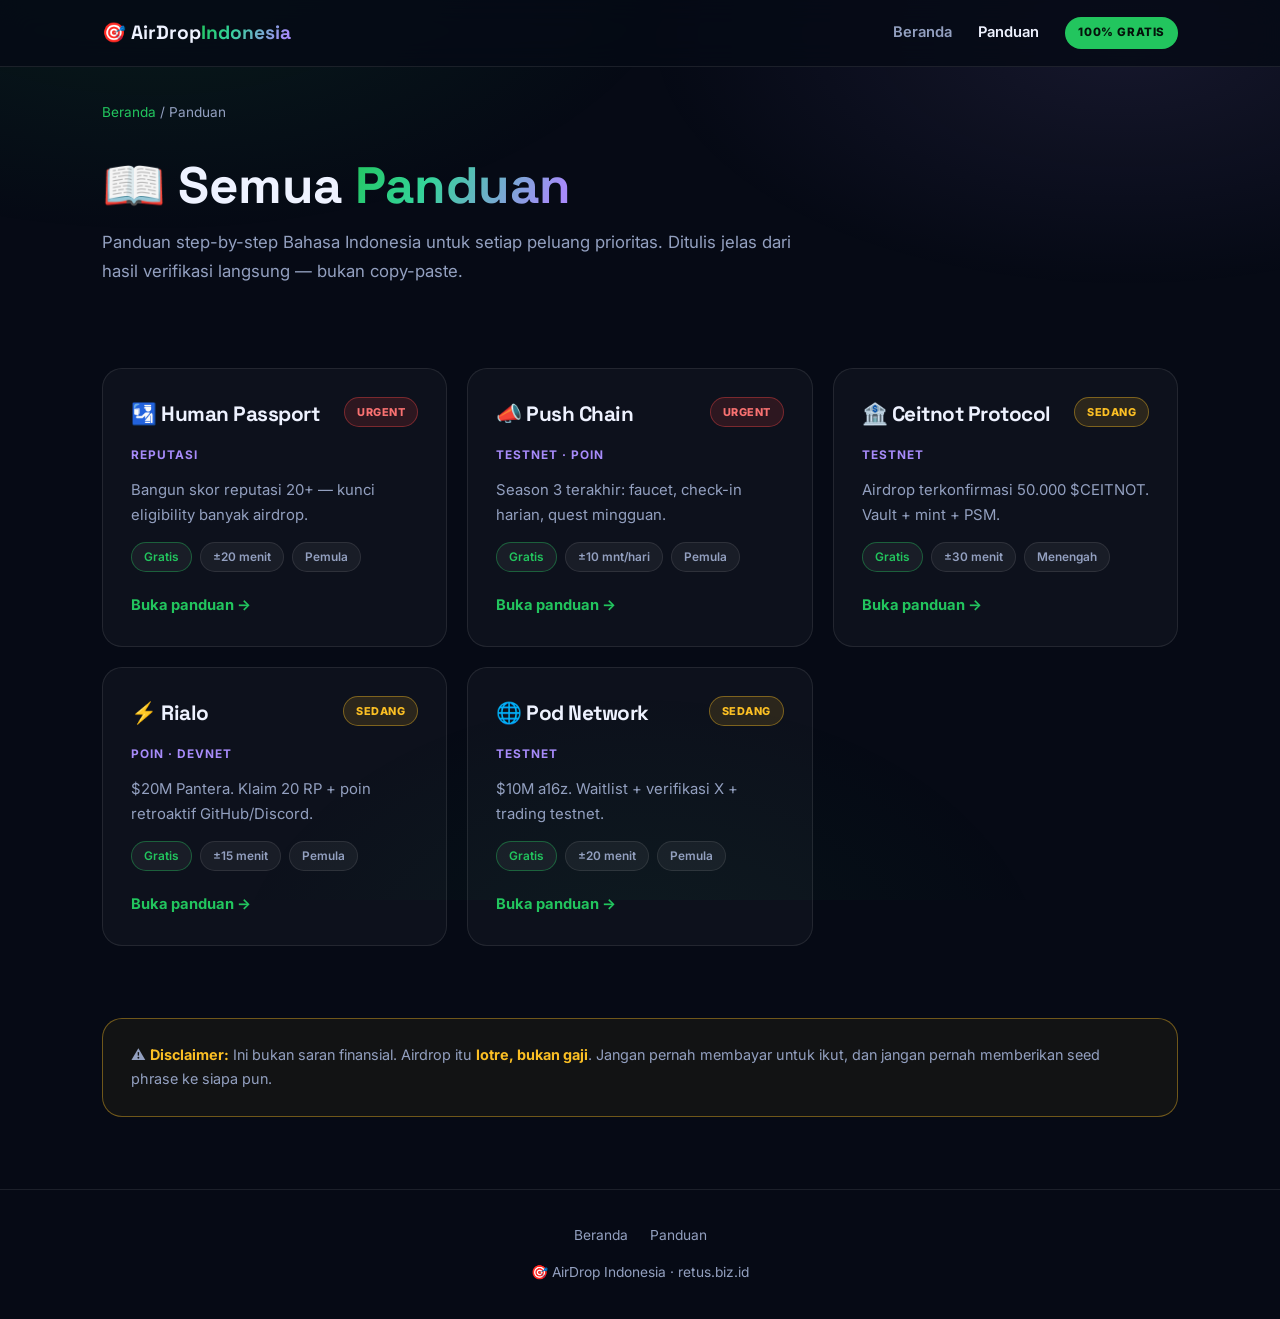
==== panduan/index.html @ ccbed759 "feat: panduan index" ====
<!DOCTYPE html>
<html lang="id">
<head>
<meta charset="UTF-8">
<meta name="viewport" content="width=device-width, initial-scale=1.0">
<title>Semua Panduan — AirDrop Indonesia</title>
<meta name="description" content="Kumpulan panduan step-by-step airdrop & testnet 100% gratis dalam Bahasa Indonesia.">
<link rel="canonical" href="https://retus.biz.id/panduan/">
<link rel="preconnect" href="https://fonts.googleapis.com">
<link href="https://fonts.googleapis.com/css2?family=Space+Grotesk:wght@500;700&family=Inter:wght@400;500;600;700;800&display=swap" rel="stylesheet">
<link rel="stylesheet" href="../assets/style.css">
</head>
<body>
<nav><div class="wrap">
<a class="logo" href="../index.html">🎯 AirDrop<b>Indonesia</b></a>
<div class="navlinks"><a href="../index.html">Beranda</a><a href="./" class="on">Panduan</a><span class="pill">100% GRATIS</span></div>
</div></nav>
<div class="wrap">
<div class="crumb"><a href="../index.html">Beranda</a> / Panduan</div>
<header class="ghero">
<h1>📖 Semua <span class="grad">Panduan</span></h1>
<p class="lede">Panduan step-by-step Bahasa Indonesia untuk setiap peluang prioritas. Ditulis jelas dari hasil verifikasi langsung — bukan copy-paste.</p>
</header>
<section class="sec">
<div class="grid">
<a class="card" href="human-passport.html"><div class="top"><h3>🛂 Human Passport</h3><span class="urg t">URGENT</span></div><div class="cat">Reputasi</div><p class="d">Bangun skor reputasi 20+ — kunci eligibility banyak airdrop.</p><div class="meta"><span class="tag ok">Gratis</span><span class="tag">±20 menit</span><span class="tag">Pemula</span></div><span class="golink">Buka panduan →</span></a>
<a class="card" href="push-chain.html"><div class="top"><h3>📣 Push Chain</h3><span class="urg t">URGENT</span></div><div class="cat">Testnet · Poin</div><p class="d">Season 3 terakhir: faucet, check-in harian, quest mingguan.</p><div class="meta"><span class="tag ok">Gratis</span><span class="tag">±10 mnt/hari</span><span class="tag">Pemula</span></div><span class="golink">Buka panduan →</span></a>
<a class="card" href="ceitnot.html"><div class="top"><h3>🏦 Ceitnot Protocol</h3><span class="urg s">SEDANG</span></div><div class="cat">Testnet</div><p class="d">Airdrop terkonfirmasi 50.000 $CEITNOT. Vault + mint + PSM.</p><div class="meta"><span class="tag ok">Gratis</span><span class="tag">±30 menit</span><span class="tag">Menengah</span></div><span class="golink">Buka panduan →</span></a>
<a class="card" href="rialo.html"><div class="top"><h3>⚡ Rialo</h3><span class="urg s">SEDANG</span></div><div class="cat">Poin · Devnet</div><p class="d">$20M Pantera. Klaim 20 RP + poin retroaktif GitHub/Discord.</p><div class="meta"><span class="tag ok">Gratis</span><span class="tag">±15 menit</span><span class="tag">Pemula</span></div><span class="golink">Buka panduan →</span></a>
<a class="card" href="pod-network.html"><div class="top"><h3>🌐 Pod Network</h3><span class="urg s">SEDANG</span></div><div class="cat">Testnet</div><p class="d">$10M a16z. Waitlist + verifikasi X + trading testnet.</p><div class="meta"><span class="tag ok">Gratis</span><span class="tag">±20 menit</span><span class="tag">Pemula</span></div><span class="golink">Buka panduan →</span></a>
</div>
</section>
<section class="sec"><div class="disc">⚠️ <b>Disclaimer:</b> Ini bukan saran finansial. Airdrop itu <b>lotre, bukan gaji</b>. Jangan pernah membayar untuk ikut, dan jangan pernah memberikan seed phrase ke siapa pun.</div></section>
</div>
<footer><div class="wrap"><div class="fl"><a href="../index.html">Beranda</a><a href="./">Panduan</a></div>🎯 AirDrop Indonesia · retus.biz.id</div></footer>
</body>
</html>
---- assets/style.css ----
:root{
  --bg:#060a15; --bg2:#0a1022;
  --card:rgba(255,255,255,.032); --card-br:rgba(255,255,255,.09);
  --txt:#eef2ff; --mut:#93a0c0;
  --acc:#22c55e; --acc2:#a78bfa; --gold:#fbbf24; --red:#f87171;
  --grad:linear-gradient(120deg,#22c55e,#34d399 35%,#a78bfa 90%);
  --r:20px;
}
*{margin:0;padding:0;box-sizing:border-box}
html{scroll-behavior:smooth}
body{font-family:'Inter',-apple-system,'Segoe UI',Roboto,sans-serif;background:var(--bg);color:var(--txt);line-height:1.7;overflow-x:hidden}
body::before{content:'';position:fixed;inset:0;z-index:-2;
  background:radial-gradient(900px 480px at 12% -6%,rgba(34,197,94,.10),transparent 60%),
             radial-gradient(800px 420px at 88% 4%,rgba(167,139,250,.10),transparent 60%),
             radial-gradient(700px 500px at 50% 110%,rgba(34,197,94,.06),transparent 60%);}
h1,h2,h3,.sg{font-family:'Space Grotesk','Inter',sans-serif;letter-spacing:-.5px}
a{color:inherit}
.wrap{max-width:1120px;margin:0 auto;padding:0 22px}
/* NAV */
nav{position:sticky;top:0;z-index:60;background:rgba(6,10,21,.82);backdrop-filter:blur(14px);border-bottom:1px solid var(--card-br)}
nav .wrap{display:flex;align-items:center;justify-content:space-between;height:66px}
.logo{font-family:'Space Grotesk';font-weight:700;font-size:1.2rem;text-decoration:none}
.logo b{background:var(--grad);-webkit-background-clip:text;background-clip:text;color:transparent}
.navlinks{display:flex;gap:26px;align-items:center}
.navlinks a{text-decoration:none;color:var(--mut);font-weight:600;font-size:.92rem;transition:.2s}
.navlinks a:hover,.navlinks a.on{color:var(--txt)}
.pill{background:var(--acc);color:#04120a!important;font-weight:800;font-size:.72rem;padding:6px 13px;border-radius:99px;letter-spacing:.6px}
/* HERO */
.hero{padding:88px 0 60px;text-align:center;position:relative}
.orb{position:absolute;border-radius:50%;filter:blur(70px);opacity:.5;z-index:-1;animation:float 9s ease-in-out infinite}
.o1{width:340px;height:340px;background:rgba(34,197,94,.22);top:-40px;left:6%}
.o2{width:280px;height:280px;background:rgba(167,139,250,.20);top:30px;right:8%;animation-delay:-4s}
@keyframes float{0%,100%{transform:translateY(0)}50%{transform:translateY(-26px)}}
.kicker{display:inline-block;font-size:.78rem;font-weight:700;letter-spacing:2.5px;color:var(--acc);text-transform:uppercase;margin-bottom:18px;padding:8px 18px;border:1px solid rgba(34,197,94,.35);border-radius:99px;background:rgba(34,197,94,.07)}
.hero h1{font-size:clamp(2.6rem,7vw,4.6rem);font-weight:700;line-height:1.05}
.grad{background:var(--grad);-webkit-background-clip:text;background-clip:text;color:transparent}
.hero p.sub{color:var(--mut);max-width:640px;margin:20px auto 0;font-size:1.06rem}
.cta{display:flex;gap:14px;justify-content:center;margin-top:32px;flex-wrap:wrap}
.btn{display:inline-block;padding:14px 30px;border-radius:14px;font-weight:700;text-decoration:none;font-size:.95rem;transition:.22s;border:1px solid transparent}
.btn-p{background:var(--grad);color:#04120a;box-shadow:0 8px 30px rgba(34,197,94,.28)}
.btn-p:hover{transform:translateY(-2px);box-shadow:0 12px 36px rgba(34,197,94,.4)}
.btn-g{border-color:var(--card-br);color:var(--txt);background:var(--card)}
.btn-g:hover{border-color:var(--acc)}
.stats{display:flex;gap:16px;justify-content:center;flex-wrap:wrap;margin-top:44px}
.stat{background:var(--card);border:1px solid var(--card-br);border-radius:var(--r);padding:20px 34px;min-width:150px;backdrop-filter:blur(8px)}
.stat b{font-size:2rem;display:block;font-family:'Space Grotesk'}
.stat small{color:var(--mut)}
.stat.g b{color:var(--acc)}.stat.p b{color:var(--acc2)}.stat.o b{color:var(--txt)}
.updated{margin-top:20px;font-size:.83rem;color:var(--mut)}
/* SECTIONS */
.sec{margin:72px 0}
.sec-head{text-align:center;margin-bottom:36px}
.sec-head h2{font-size:clamp(1.6rem,4vw,2.3rem)}
.sec-head p{color:var(--mut);margin-top:10px;max-width:600px;margin-left:auto;margin-right:auto}
.grid{display:grid;grid-template-columns:repeat(auto-fill,minmax(320px,1fr));gap:20px}
.card{background:var(--card);border:1px solid var(--card-br);border-radius:var(--r);padding:28px;display:flex;flex-direction:column;gap:13px;position:relative;overflow:hidden;transition:.25s;text-decoration:none}
.card::before{content:'';position:absolute;inset:0;background:var(--grad);opacity:0;transition:.25s;z-index:0}
.card:hover{transform:translateY(-5px);border-color:rgba(34,197,94,.5);box-shadow:0 18px 44px rgba(0,0,0,.45)}
.card:hover::before{opacity:.05}
.card>*{position:relative;z-index:1}
.card .top{display:flex;justify-content:space-between;align-items:flex-start;gap:10px}
.card h3{font-size:1.3rem}
.urg{font-size:.68rem;font-weight:800;padding:5px 12px;border-radius:99px;white-space:nowrap;letter-spacing:.5px}
.urg.t{background:rgba(239,68,68,.14);color:var(--red);border:1px solid rgba(239,68,68,.4)}
.urg.s{background:rgba(251,191,36,.12);color:var(--gold);border:1px solid rgba(251,191,36,.4)}
.cat{font-size:.74rem;color:var(--acc2);font-weight:700;text-transform:uppercase;letter-spacing:1px}
.card p.d{color:var(--mut);font-size:.93rem}
.meta{display:flex;gap:8px;flex-wrap:wrap}
.tag{font-size:.74rem;font-weight:600;background:rgba(255,255,255,.05);border:1px solid var(--card-br);padding:4px 12px;border-radius:99px;color:var(--mut)}
.tag.ok{color:var(--acc);border-color:rgba(34,197,94,.4)}
.golink{margin-top:auto;padding-top:8px;font-weight:700;color:var(--acc);font-size:.92rem}
/* HOW */
.how{display:grid;grid-template-columns:repeat(auto-fit,minmax(260px,1fr));gap:20px}
.howc{background:var(--card);border:1px solid var(--card-br);border-radius:var(--r);padding:30px;text-align:center}
.howc .n{font-family:'Space Grotesk';font-size:2.6rem;font-weight:700;background:var(--grad);-webkit-background-clip:text;background-clip:text;color:transparent}
.howc h3{margin:12px 0 8px}.howc p{color:var(--mut);font-size:.92rem}
/* GUIDE PAGES */
.crumb{margin:34px 0 8px;font-size:.85rem;color:var(--mut)}
.crumb a{color:var(--acc);text-decoration:none}
.ghero{padding:26px 0 10px}
.ghero h1{font-size:clamp(2rem,5.5vw,3.2rem);line-height:1.1}
.ghero .lede{color:var(--mut);font-size:1.05rem;margin-top:14px;max-width:720px}
.gmeta{display:flex;gap:10px;flex-wrap:wrap;margin:22px 0 6px}
.gmeta .tag{font-size:.8rem;padding:7px 16px}
.steps{margin:30px 0;display:flex;flex-direction:column;gap:0}
.step{display:flex;gap:22px;padding:26px 0;border-bottom:1px solid var(--card-br)}
.step:last-child{border:none}
.step .num{flex-shrink:0;width:52px;height:52px;border-radius:16px;background:var(--grad);color:#04120a;font-family:'Space Grotesk';font-weight:700;font-size:1.35rem;display:flex;align-items:center;justify-content:center}
.step h3{font-size:1.15rem;margin-bottom:8px}
.step p,.step li{color:var(--mut);font-size:.95rem}
.step ul{margin:8px 0 8px 20px}
.step code{background:rgba(255,255,255,.07);padding:2px 9px;border-radius:7px;font-size:.85em;color:var(--gold)}
.callout{border-radius:16px;padding:20px 24px;margin:26px 0;font-size:.93rem;border:1px solid}
.callout b{display:block;margin-bottom:6px;font-size:.95rem}
.callout.warn{background:rgba(251,191,36,.07);border-color:rgba(251,191,36,.35);color:#fde9c0}
.callout.warn b{color:var(--gold)}
.callout.danger{background:rgba(239,68,68,.07);border-color:rgba(239,68,68,.4);color:#fecaca}
.callout.danger b{color:var(--red)}
.callout.tip{background:rgba(34,197,94,.07);border-color:rgba(34,197,94,.35);color:#c9f2da}
.callout.tip b{color:var(--acc)}
.callout p{margin:0}
.links{display:flex;gap:12px;flex-wrap:wrap;margin:10px 0 30px}
.pn{display:flex;justify-content:space-between;gap:16px;margin:44px 0;flex-wrap:wrap}
.pn a{flex:1;min-width:220px;background:var(--card);border:1px solid var(--card-br);border-radius:16px;padding:20px 24px;text-decoration:none;transition:.2s}
.pn a:hover{border-color:var(--acc)}
.pn small{color:var(--mut);display:block;font-size:.78rem}
.pn b{font-size:1.02rem}
/* CHECKLIST / MISC */
.check{background:var(--card);border:1px solid var(--card-br);border-radius:var(--r);padding:8px 26px}
.chk{display:flex;gap:15px;align-items:flex-start;padding:16px 0;border-bottom:1px solid var(--card-br);cursor:pointer}
.chk:last-child{border:none}
.chk input{width:21px;height:21px;margin-top:4px;accent-color:var(--acc);cursor:pointer;flex-shrink:0}
.chk.done span{color:var(--mut);text-decoration:line-through}
.chk small{display:block;color:var(--mut);font-size:.83rem}
.cut{background:rgba(239,68,68,.045);border:1px solid rgba(239,68,68,.28);border-radius:var(--r);padding:26px 30px}
.cut li{margin:9px 0 9px 20px;color:var(--mut);font-size:.93rem}
.cut li b{color:var(--red)}
.disc{background:rgba(251,191,36,.05);border:1px solid rgba(251,191,36,.4);border-radius:var(--r);padding:24px 28px;font-size:.9rem;color:var(--mut)}
.disc b{color:var(--gold)}
details.faq{background:var(--card);border:1px solid var(--card-br);border-radius:14px;padding:18px 22px;margin:12px 0;cursor:pointer}
details.faq summary{font-weight:700;cursor:pointer}
details.faq p{color:var(--mut);font-size:.92rem;margin-top:10px}
footer{border-top:1px solid var(--card-br);padding:34px 0;margin-top:40px;color:var(--mut);font-size:.86rem;text-align:center}
footer .fl{display:flex;gap:22px;justify-content:center;margin-bottom:14px;flex-wrap:wrap}
footer a{color:var(--mut);text-decoration:none}footer a:hover{color:var(--txt)}
@media(max-width:640px){.grid{grid-template-columns:1fr}.navlinks a:not(.pill){display:none}.step{gap:15px}}
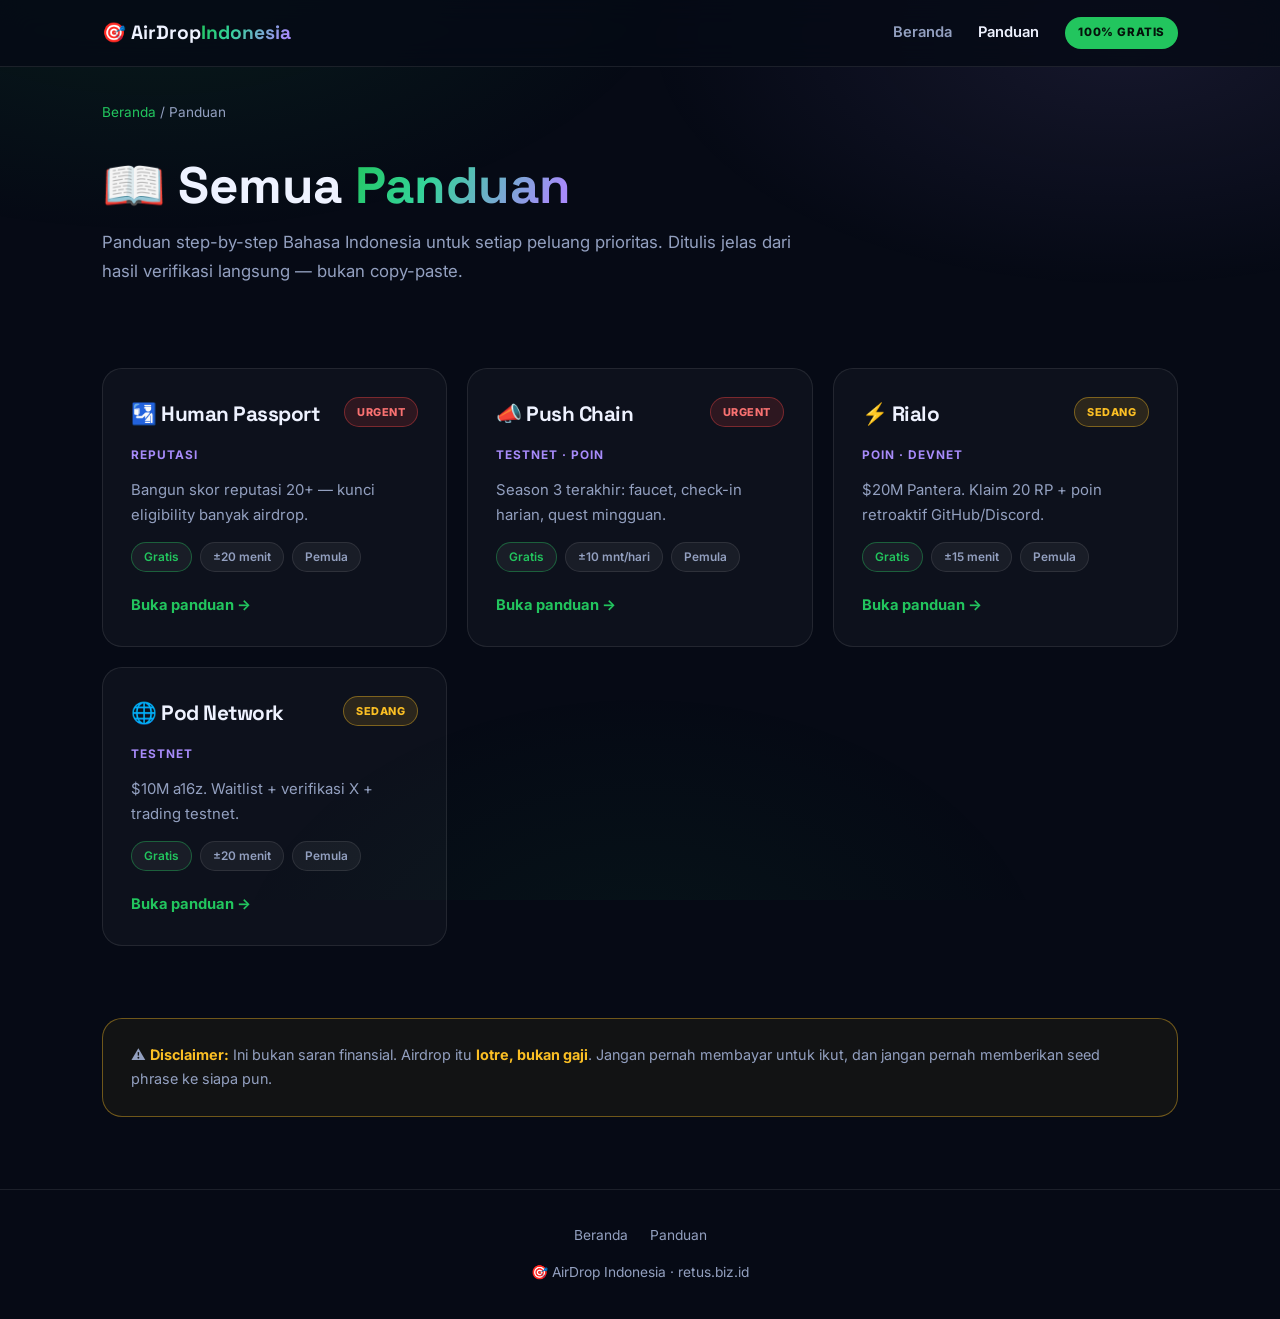
==== commit 121da4f6: "radar mingguan: hapus kartu Ceitnot dari daftar panduan" ====
--- a/panduan/index.html
+++ b/panduan/index.html
@@ -12,26 +12,25 @@
 </head>
 <body>
 <nav><div class="wrap">
-<a class="logo" href="../index.html">🎯 AirDrop<b>Indonesia</b></a>
-<div class="navlinks"><a href="../index.html">Beranda</a><a href="./" class="on">Panduan</a><span class="pill">100% GRATIS</span></div>
+<a class="logo" href="/">🎯 AirDrop<b>Indonesia</b></a>
+<div class="navlinks"><a href="/">Beranda</a><a href="./" class="on">Panduan</a><span class="pill">100% GRATIS</span></div>
 </div></nav>
 <div class="wrap">
-<div class="crumb"><a href="../index.html">Beranda</a> / Panduan</div>
+<div class="crumb"><a href="/">Beranda</a> / Panduan</div>
 <header class="ghero">
 <h1>📖 Semua <span class="grad">Panduan</span></h1>
 <p class="lede">Panduan step-by-step Bahasa Indonesia untuk setiap peluang prioritas. Ditulis jelas dari hasil verifikasi langsung — bukan copy-paste.</p>
 </header>
 <section class="sec">
 <div class="grid">
-<a class="card" href="human-passport.html"><div class="top"><h3>🛂 Human Passport</h3><span class="urg t">URGENT</span></div><div class="cat">Reputasi</div><p class="d">Bangun skor reputasi 20+ — kunci eligibility banyak airdrop.</p><div class="meta"><span class="tag ok">Gratis</span><span class="tag">±20 menit</span><span class="tag">Pemula</span></div><span class="golink">Buka panduan →</span></a>
-<a class="card" href="push-chain.html"><div class="top"><h3>📣 Push Chain</h3><span class="urg t">URGENT</span></div><div class="cat">Testnet · Poin</div><p class="d">Season 3 terakhir: faucet, check-in harian, quest mingguan.</p><div class="meta"><span class="tag ok">Gratis</span><span class="tag">±10 mnt/hari</span><span class="tag">Pemula</span></div><span class="golink">Buka panduan →</span></a>
-<a class="card" href="ceitnot.html"><div class="top"><h3>🏦 Ceitnot Protocol</h3><span class="urg s">SEDANG</span></div><div class="cat">Testnet</div><p class="d">Airdrop terkonfirmasi 50.000 $CEITNOT. Vault + mint + PSM.</p><div class="meta"><span class="tag ok">Gratis</span><span class="tag">±30 menit</span><span class="tag">Menengah</span></div><span class="golink">Buka panduan →</span></a>
-<a class="card" href="rialo.html"><div class="top"><h3>⚡ Rialo</h3><span class="urg s">SEDANG</span></div><div class="cat">Poin · Devnet</div><p class="d">$20M Pantera. Klaim 20 RP + poin retroaktif GitHub/Discord.</p><div class="meta"><span class="tag ok">Gratis</span><span class="tag">±15 menit</span><span class="tag">Pemula</span></div><span class="golink">Buka panduan →</span></a>
-<a class="card" href="pod-network.html"><div class="top"><h3>🌐 Pod Network</h3><span class="urg s">SEDANG</span></div><div class="cat">Testnet</div><p class="d">$10M a16z. Waitlist + verifikasi X + trading testnet.</p><div class="meta"><span class="tag ok">Gratis</span><span class="tag">±20 menit</span><span class="tag">Pemula</span></div><span class="golink">Buka panduan →</span></a>
+<a class="card" href="human-passport/"><div class="top"><h3>🛂 Human Passport</h3><span class="urg t">URGENT</span></div><div class="cat">Reputasi</div><p class="d">Bangun skor reputasi 20+ — kunci eligibility banyak airdrop.</p><div class="meta"><span class="tag ok">Gratis</span><span class="tag">±20 menit</span><span class="tag">Pemula</span></div><span class="golink">Buka panduan →</span></a>
+<a class="card" href="push-chain/"><div class="top"><h3>📣 Push Chain</h3><span class="urg t">URGENT</span></div><div class="cat">Testnet · Poin</div><p class="d">Season 3 terakhir: faucet, check-in harian, quest mingguan.</p><div class="meta"><span class="tag ok">Gratis</span><span class="tag">±10 mnt/hari</span><span class="tag">Pemula</span></div><span class="golink">Buka panduan →</span></a>
+<a class="card" href="rialo/"><div class="top"><h3>⚡ Rialo</h3><span class="urg s">SEDANG</span></div><div class="cat">Poin · Devnet</div><p class="d">$20M Pantera. Klaim 20 RP + poin retroaktif GitHub/Discord.</p><div class="meta"><span class="tag ok">Gratis</span><span class="tag">±15 menit</span><span class="tag">Pemula</span></div><span class="golink">Buka panduan →</span></a>
+<a class="card" href="pod-network/"><div class="top"><h3>🌐 Pod Network</h3><span class="urg s">SEDANG</span></div><div class="cat">Testnet</div><p class="d">$10M a16z. Waitlist + verifikasi X + trading testnet.</p><div class="meta"><span class="tag ok">Gratis</span><span class="tag">±20 menit</span><span class="tag">Pemula</span></div><span class="golink">Buka panduan →</span></a>
 </div>
 </section>
 <section class="sec"><div class="disc">⚠️ <b>Disclaimer:</b> Ini bukan saran finansial. Airdrop itu <b>lotre, bukan gaji</b>. Jangan pernah membayar untuk ikut, dan jangan pernah memberikan seed phrase ke siapa pun.</div></section>
 </div>
-<footer><div class="wrap"><div class="fl"><a href="../index.html">Beranda</a><a href="./">Panduan</a></div>🎯 AirDrop Indonesia · retus.biz.id</div></footer>
+<footer><div class="wrap"><div class="fl"><a href="/">Beranda</a><a href="./">Panduan</a></div>🎯 AirDrop Indonesia · retus.biz.id</div></footer>
 </body>
 </html>
